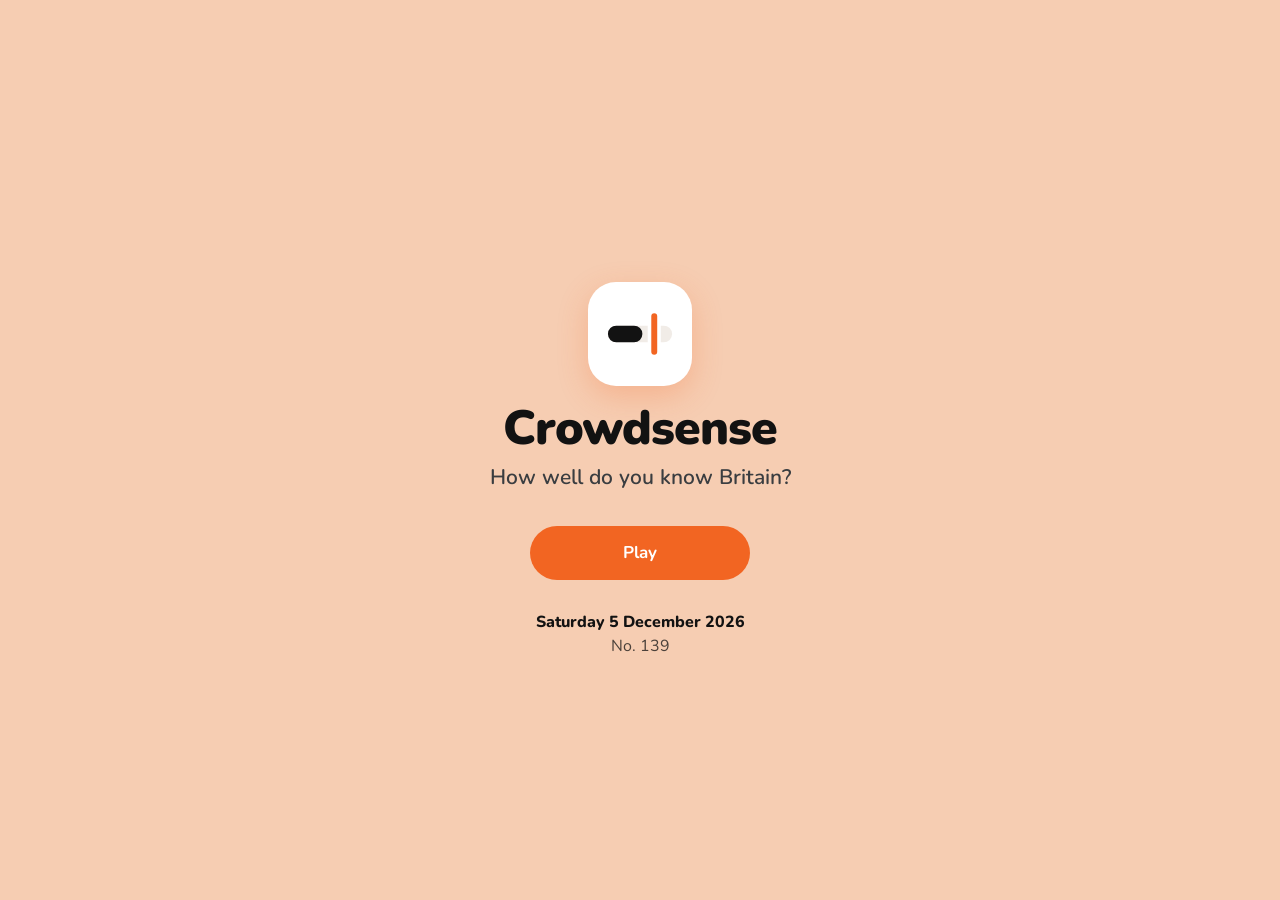
==== index.html @ 296d1c8c "Crowd chart tooltips add the real count once a day passes 500 players Up to 500 players a bar's tool" ====
<!DOCTYPE html>
<html lang="en">
<head>
  <meta charset="UTF-8" />
  <meta name="viewport" content="width=device-width, initial-scale=1" />
  <title>Crowdsense — how well do you know the British public?</title>
  <!-- No og:image / description tags: shared links deliberately show no
       preview card (no thumbnail, no description) — just the plain link. -->
  <meta property="og:title" content="Crowdsense" />
  <meta property="og:type" content="website" />
  <meta property="og:url" content="https://crowdsense.uk/" />

  <link rel="icon" href="data:image/svg+xml,%3Csvg xmlns='http://www.w3.org/2000/svg' viewBox='0 0 64 64'%3E%3Crect width='64' height='64' fill='white'/%3E%3Crect x='10' y='29' width='44' height='6' rx='3' fill='%23121212'/%3E%3Crect x='40' y='21.5' width='5' height='21' rx='2.5' fill='%23F26522'/%3E%3C/svg%3E" />
  <meta name="theme-color" content="#f26522" />
  <link rel="manifest" href="manifest.webmanifest" />
  <link rel="apple-touch-icon" href="apple-touch-icon.png" />

  <link rel="preconnect" href="https://fonts.googleapis.com" />
  <link rel="preconnect" href="https://fonts.gstatic.com" crossorigin />
  <link href="https://fonts.googleapis.com/css2?family=Libre+Franklin:wght@300;400;500;700&display=swap" rel="stylesheet" />

  <style>
    :root{
      /* NYT Games language: white paper, near-black ink, hairline greys.
         PF orange stays as the single accent, on interactive elements only. */
      --bg:#ffffff;
      --card:#ffffff;
      --ink:#121212;
      --muted:#787c7e;
      --line:#d3d6da;
      --hairline:#e3e5e8;
      --accent:#f26522;
      --accent-deep:#d5541a;
      --accent-soft:#fdeee4;
      /* heat scale — muted, editorial tones; one saturation family */
      --cold:#c26d5c;   /* terracotta — Out of touch */
      --cool:#d98e54;   /* soft apricot — Warm-ish */
      --warm:#c4ad62;   /* sand — In the mix */
      --hot:#7a9e7e;    /* sage — On the scent */
      --win:#2eb04c;    /* bright green — On the pulse */
      --win-grad:var(--win);
      --win-soft:#e9f6ec;
      --radius:4px;
      --display:"Libre Franklin", "Helvetica Neue", Helvetica, Arial, sans-serif;
      --sans:"Libre Franklin", ui-sans-serif, system-ui, -apple-system, "Segoe UI", Roboto, Helvetica, Arial, sans-serif;
    }
    *{ box-sizing:border-box }
    html,body{ height:100% }
    body{
      margin:0;
      font-family:var(--sans);
      background:var(--bg);
      color:var(--ink);
      display:flex; flex-direction:column; align-items:center;
      min-height:100vh;
      padding:0 0 40px;
    }
    .hidden{ display:none !important }
    button{ font-family:inherit }

    /* ---------- Header ---------- */
    .sitebar{
      width:min(560px,94vw);
      display:flex; align-items:center; justify-content:space-between;
      padding:16px 4px 10px;
      position:relative;
    }
    /* ---------- One-off tour ---------- */
    .tour{ position:fixed; inset:0; z-index:60; cursor:pointer }
    /* the spotlight: a ring over the target, dimming everything else via a
       very large box-shadow spread */
    .tour-spot{
      position:fixed; border-radius:10px;
      border:2px solid var(--accent);
      box-shadow:0 0 0 9999px rgba(18,18,18,.6);
      transition:top .25s ease, left .25s ease, width .25s ease, height .25s ease;
      pointer-events:none;
    }
    .tour-card{
      position:fixed; width:min(280px,80vw);
      background:#fff; border-radius:8px; padding:14px 16px 12px;
      box-shadow:0 8px 30px rgba(0,0,0,.22);
      pointer-events:none;
    }
    .tour-text{ margin:0 0 10px; font-size:14px; line-height:1.5; color:var(--ink) }
    .tour-text b{ font-weight:700 }
    .tour-foot{ display:flex; align-items:center; justify-content:flex-end }
    .tour-next{
      border:none; border-radius:4px; padding:7px 14px;
      font-size:13px; font-weight:500; cursor:pointer;
      background:var(--accent); color:#fff;
      pointer-events:auto;
    }
    .tour-next:hover{ background:var(--accent-deep) }
    .brand{
      font-family:var(--display);
      font-weight:500; font-size:17px; letter-spacing:.14em;
      text-transform:uppercase;
      color:var(--ink);
      line-height:1.1;
    }
    .brand .dot{ color:var(--accent) }
    /* mirrors the OG card's sub line: letter-spaced uppercase muted grey */
    .tagline{
      font-size:9.5px; font-weight:500;
      letter-spacing:.14em; text-transform:uppercase;
      color:var(--muted);
      margin-top:3px;
    }
    .iconbtns{ display:flex; gap:6px }
    .iconbtn{
      width:38px; height:38px; border-radius:8px;
      border:1px solid var(--line); background:#fff;
      cursor:pointer; color:var(--accent);
      display:grid; place-items:center;
      transition:color .15s ease, background .15s ease, border-color .15s ease, transform .05s ease;
    }
    .iconbtn svg{ display:block }
    .iconbtn:hover{ color:var(--accent-deep); border-color:var(--accent); background:var(--accent-soft) }
    .iconbtn:active{ transform:translateY(1px) }
    .iconbtn:focus-visible{ outline:3px solid rgba(242,101,34,.35); outline-offset:2px }

    /* ---------- Card ---------- */
    .app{ width:min(560px,94vw) }
    .card{
      background:var(--card);
      padding:14px 2px 8px;
    }
    .datebar{
      display:flex; align-items:center; justify-content:center; gap:8px;
      color:var(--muted); font-size:12px; letter-spacing:.06em; margin-bottom:16px;
      font-variant-numeric:tabular-nums;
    }
    .streak{ font-weight:500; color:var(--muted) }

    .question{
      font-family:var(--display);
      font-weight:400; letter-spacing:.005em;
      font-size:clamp(18px, 4.3vw, 22px);
      line-height:1.5;
      color:var(--ink);
      text-align:center;
      max-width:36ch;
      margin:0 auto 26px;
      text-wrap:balance;
    }

    /* ---------- Input row ---------- */
    .guessrow{ display:flex; gap:10px; align-items:stretch; }
    .pctwrap{
      position:relative; flex:0 0 108px;
    }
    .pctwrap input{
      width:100%; height:100%;
      font-size:22px; font-weight:800; font-variant-numeric:tabular-nums;
      text-align:center;
      padding:10px 26px 10px 10px;
      border-radius:4px; border:1px solid var(--line); background:#fff; color:var(--ink);
      outline:none;
      transition:border-color .15s ease, box-shadow .15s ease;
    }
    .pctwrap input:focus{ border-color:var(--accent); box-shadow:0 0 0 4px rgba(242,101,34,.14) }
    .pctwrap .pct{
      position:absolute; right:10px; top:50%; transform:translateY(-50%);
      color:var(--muted); font-weight:700; font-size:15px; pointer-events:none;
    }
    /* hide number spinners */
    .pctwrap input::-webkit-outer-spin-button,
    .pctwrap input::-webkit-inner-spin-button{ -webkit-appearance:none; margin:0 }
    .pctwrap input[type=number]{ -moz-appearance:textfield; appearance:textfield }

    .sliderwrap{ flex:1; display:flex; align-items:center; padding:0 2px }
    input[type=range]{
      width:100%; -webkit-appearance:none; appearance:none;
      height:4px; border-radius:999px;
      background:var(--hairline);
      outline:none;
    }
    input[type=range]::-webkit-slider-thumb{
      -webkit-appearance:none; appearance:none;
      width:24px; height:24px; border-radius:50%;
      background:#fff; border:3px solid var(--accent);
      box-shadow:0 2px 6px rgba(0,0,0,.15); cursor:pointer;
    }
    input[type=range]::-moz-range-thumb{
      width:20px; height:20px; border-radius:50%;
      background:#fff; border:3px solid var(--accent);
      box-shadow:0 2px 6px rgba(0,0,0,.15); cursor:pointer;
    }
    input[type=range]:focus-visible{ outline:3px solid rgba(242,101,34,.35); outline-offset:4px }

    .submitbtn{
      flex:0 0 auto;
      border:none; border-radius:4px; padding:12px 14px;
      font-size:15px; font-weight:500; letter-spacing:.02em; cursor:pointer;
      background:transparent; color:var(--accent-deep);
      transition:color .15s ease, transform .05s ease;
    }
    .submitbtn:hover{ color:var(--ink) }
    .submitbtn:active{ transform:translateY(1px) }
    .submitbtn:disabled{ color:var(--line); cursor:default }
    .submitbtn:focus-visible{ outline:3px solid rgba(242,101,34,.35); outline-offset:2px }

    .guessesleft{
      display:flex; gap:6px; justify-content:center; margin:12px 0 4px;
    }
    .gdot{
      width:9px; height:9px; border-radius:2px;
      background:var(--line);
      transition:background .2s ease, transform .2s ease;
    }
    .gdot.used{ background:var(--accent); }
    .gdot.lost{ background:#d4d4d4 }

    /* ---------- The squeeze track ---------- */
    .trackblock{ margin:18px 0 6px }
    .track{
      position:relative; height:26px; border-radius:4px;
      background:var(--line);
      overflow:hidden;
    }
    .track-window{
      position:absolute; top:0; bottom:0;
      background:#eef0f2;
      transition:left .5s cubic-bezier(.2,.8,.2,1), width .5s cubic-bezier(.2,.8,.2,1);
    }
    .tick{
      position:absolute; top:0; bottom:0; width:2px;
      background:var(--muted); opacity:.75;
      transform:translateX(-1px);
    }
    .tick::after{
      content:attr(data-v);
      position:absolute; top:2px; left:4px;
      font-size:10px; font-weight:700; color:var(--muted);
      font-variant-numeric:tabular-nums;
    }
    .answer-marker{
      position:absolute; top:0; bottom:0; width:2px;
      background:var(--ink);
      transform:translateX(-1px);
      left:0%;
      transition:left 1.2s cubic-bezier(.2,.85,.25,1);
    }
    .answer-marker::after{
      content:attr(data-v);
      position:absolute; bottom:4px; left:5px;
      font-size:11px; font-weight:500; color:var(--ink);
      font-variant-numeric:tabular-nums;
    }
    .scale{
      display:flex; justify-content:space-between;
      color:var(--muted); font-size:11px; letter-spacing:.04em; margin-top:5px; padding:0 2px;
      font-variant-numeric:tabular-nums;
    }

    /* ---------- Guess ledger ---------- */
    .ledger{ display:flex; flex-direction:column; margin:16px auto 4px; max-width:220px }
    .lrow{
      display:flex; align-items:center; gap:14px;
      padding:6px 2px;
      animation:popin .22s cubic-bezier(.2,.9,.35,1.2);
      font-variant-numeric:tabular-nums;
    }
    @keyframes rowin{ from{ opacity:0; transform:translateY(-4px) } to{ opacity:1; transform:none } }
    @keyframes popin{
      from{ opacity:0; transform:scale(.92) }
      60%{ opacity:1; transform:scale(1.02) }
      to{ opacity:1; transform:scale(1) }
    }
    .lnum{ color:var(--muted); font-size:12px; width:14px; text-align:center }
    .lval{ font-weight:500; font-size:17px; width:44px; text-align:center }
    .ldir{ font-size:15px; color:var(--muted); flex:1; text-align:center }
    .hdot{
      width:8px; height:8px; border-radius:50%; display:inline-block;
      margin-left:auto;
    }
    .hdot.cold{ background:var(--cold) }
    .hdot.cool{ background:var(--cool) }
    .hdot.warm{ background:var(--warm) }
    .hdot.hot{ background:var(--hot) }
    .hdot.target{ background:var(--win-grad) }
    /* chips remain for the how-to modal legend only */
    .chip{
      font-size:12px; font-weight:500; letter-spacing:.3px;
      padding:3px 9px; border-radius:4px; color:#fff;
    }
    .chip.cold{ background:var(--cold) }
    .chip.cool{ background:var(--cool) }
    .chip.warm{ background:var(--warm) }
    .chip.hot{ background:var(--hot) }
    .chip.target{ background:var(--win-grad) }

    /* ---------- Reveal panel ---------- */
    .reveal{
      margin-top:14px; border-top:1px solid var(--hairline); padding-top:16px;
      text-align:center;
      animation:rowin .4s ease;
    }
    /* Pointless-style reveal: while the bar fills, hold everything else back */
    .reveal > *{ transition:opacity .45s ease }
    /* during the count-up only the bar is live — except the tally and the
       running score, which stay put so they don't blink out between parts */
    .reveal.staging > :not(.revealbar-wrap):not(.rounds):not(.runavg){ opacity:0; pointer-events:none }

    .revealbar-wrap{ margin:6px 0 18px; position:relative; padding-top:20px }
    /* when the answer stands above the bar on its stem, the wrap opens up
       to make room for it; ordinary days keep the tighter spacing */
    .revealbar-wrap.tagged{ margin:2px 0 18px; padding-top:52px }
    .revealbar{
      position:relative; height:14px; border-radius:4px;
      background:var(--hairline);
      overflow:hidden;
    }
    .revealfill{
      position:absolute; left:0; top:0; bottom:0; width:0;
      background:var(--ink);
    }
    /* your guess: hidden until the fill reaches it (or the fill stops short) */
    .youmark{
      position:absolute; top:0; bottom:0; width:2px;
      background:var(--accent);
      transform:translateX(-1px);
      opacity:0; transition:opacity .25s ease;
    }
    .youlabel{
      position:absolute; top:0;
      transform:translateX(-50%);
      font-size:12px; font-weight:500; color:var(--accent-deep);
      font-variant-numeric:tabular-nums;
      opacity:0; transition:opacity .25s ease;
      pointer-events:none;
    }
    .youmark.on, .youlabel.on{ opacity:1 }
    /* the answer stands above the bar on a short stem, using the
       empty space there. Orange marks it as the answer; your own guess keeps
       the colour of how close it was. */
    .revealtag{
      position:absolute; top:22px; transform:translateX(-50%);
      /* column-reverse so the stem is the lower element, running down to the
         bar, with the figure sitting on top of it */
      display:flex; flex-direction:column-reverse; align-items:center; gap:2px;
      white-space:nowrap; pointer-events:none;
    }
    .rt-line{ display:block; width:1px; height:8px; background:var(--accent) }
    .rt-num{
      font-family:var(--display);
      font-size:17px; font-weight:700; letter-spacing:.01em; line-height:1.2;
      color:var(--accent); font-variant-numeric:tabular-nums;
    }
    /* the guess mark takes the colour of how close it was, on the big bar and
       on each group's kept bar alike */
    .youmark.t-target{ background:var(--win) }
    .youmark.t-hot{    background:var(--hot) }
    .youmark.t-warm{   background:var(--warm) }
    .youmark.t-cool{   background:var(--cool) }
    .youmark.t-cold{   background:var(--cold) }
    .youlabel.t-target{ color:var(--win) }
    .youlabel.t-hot{    color:var(--hot) }
    .youlabel.t-warm{   color:#9a8434 }
    .youlabel.t-cool{   color:var(--cool) }
    .youlabel.t-cold{   color:var(--cold) }
    /*  multi-part day — the running tally.
       One cell per part, laid out in a row: the category name, with a
       coloured box beneath it carrying the score for that part. */
    .rounds{ display:flex; gap:8px; margin:20px 0 18px }
    .rcell{
      flex:1 1 0; min-width:0;
      display:flex; flex-direction:column; align-items:center; gap:6px;
    }
    /* Category and its figure, stacked: at four cells across a phone there is
       no room to set them on one line without truncating. Every cell reserves
       both lines so the boxes below stay level. */
    .rlabel{
      display:flex; flex-direction:column; align-items:center; justify-content:flex-end;
      gap:1px; min-height:2.9em; max-width:100%; text-align:center;
    }
    .rcat{
      font-size:11.5px; color:var(--muted); letter-spacing:.02em; line-height:1.2;
      white-space:nowrap; overflow:hidden; text-overflow:ellipsis; max-width:100%;
    }
    .rlabel b{
      font-size:14px; color:var(--ink); font-weight:700; line-height:1.2;
      font-variant-numeric:tabular-nums;
    }
    .rchip{
      width:100%; text-align:center; border-radius:4px;
      padding:8px 2px; font-size:13px; font-weight:600; color:#fff;
      font-variant-numeric:tabular-nums;
      min-height:34px; display:flex; align-items:center; justify-content:center;
    }
    .rchip.target{ background:var(--win) }
    .rchip.hot{ background:var(--hot) }
    .rchip.warm{ background:var(--warm) }
    .rchip.cool{ background:var(--cool) }
    .rchip.cold{ background:var(--cold) }
    /* parts not yet asked: keeps the row from jumping as it fills, and
       gives nothing away about what is coming */
    .rchip.pending{ background:var(--hairline) }
    /* a miniature of the reveal bar under each box: fill to the figure, a
       mark where you guessed. Empty cells keep theirs blank so the row is level. */
    .rbar{
      position:relative; width:100%; height:5px; margin-top:6px;
      border-radius:3px; background:var(--hairline); overflow:hidden;
    }
    .rfill{ position:absolute; left:0; top:0; bottom:0; background:var(--ink) }
    .rmark{ position:absolute; top:0; bottom:0; width:2px; transform:translateX(-1px) }
    .rmark.t-target{ background:var(--win) }
    .rmark.t-hot{    background:var(--hot) }
    .rmark.t-warm{   background:var(--warm) }
    .rmark.t-cool{   background:var(--cool) }
    .rmark.t-cold{   background:var(--cold) }
    /* the running Crowdsense score across the parts answered so far */
    .runavg{
      margin:18px 0 0; text-align:center;
      font-size:11.5px; letter-spacing:.1em; text-transform:uppercase; color:var(--muted);
    }
    .runavg b{
      font-size:16px; font-weight:700; letter-spacing:0; margin-left:7px;
      font-variant-numeric:tabular-nums; color:var(--ink);
    }
    .runavg b.target{ color:var(--win) }
    .runavg b.hot{ color:var(--hot) }
    .runavg b.warm{ color:#9a8434 }
    .runavg b.cool{ color:var(--cool) }
    .runavg b.cold{ color:var(--cold) }
    /* once every part is in, the running line becomes the day's result */
    .runavg.dayscore{
      font-size:18px; letter-spacing:0; text-transform:none;
      color:var(--ink); font-family:var(--display); font-weight:500;
      margin-top:6px;
    }
    /* the day's score is the headline of the result, so the figure itself is
       set much larger than the words either side of it */
    .runavg.dayscore b{
      font-size:34px; line-height:1; margin-left:6px; margin-right:4px;
      font-family:var(--display);
    }
    .runavg.dayscore .ra-cat{ white-space:nowrap }

    /* A guess dead on the figure showers the screen with bullseyes, over a
       ring burst breaking out from the number. Built in JS, removed when it
       finishes — nothing of it sits in the page the rest of the time. */
    .bullseye{ position:fixed; inset:0; z-index:70; pointer-events:none; overflow:hidden }
    .bullseye .bmark{ position:absolute; transform:translate(-50%,-50%) }
    .bullseye .bmark i{
      position:absolute; top:50%; left:50%; width:30px; height:30px;
      margin:-15px 0 0 -15px; border-radius:50%;
      border:1.5px solid var(--win); opacity:0;
      animation:bullRing .85s cubic-bezier(.2,.7,.3,1) forwards;
    }
    .bullseye .bmark i:nth-child(2){ animation-delay:.1s }
    .bullseye .bmark i:nth-child(3){ animation-delay:.2s }
    .bullseye b{
      position:absolute; top:-10%; line-height:1; opacity:0;
      animation-name:bullFall; animation-timing-function:cubic-bezier(.25,.5,.5,1);
      animation-fill-mode:forwards;
    }
    @keyframes bullRing{
      0%   { transform:scale(.5); opacity:0 }
      18%  { opacity:.55 }
      100% { transform:scale(6); opacity:0 }
    }
    @keyframes bullFall{
      0%   { transform:translateY(0) rotate(0deg) scale(.7); opacity:0 }
      12%  { opacity:1; transform:translateY(6vh) rotate(calc(var(--spin) * .1)) scale(1) }
      85%  { opacity:1 }
      100% { transform:translateY(118vh) rotate(var(--spin)); opacity:0 }
    }
    /* someone who has asked for less motion gets a few marks, held still */
    @media (prefers-reduced-motion: reduce){
      .bullseye .bmark{ display:none }
      .bullseye b:nth-of-type(n+6){ display:none }
      .bullseye b{
        top:auto; animation:bullHold 1.1s ease forwards; animation-delay:0s !important;
      }
      @keyframes bullHold{ 0%,70%{ opacity:1 } 100%{ opacity:0 } }
    }
    /* on a multi-part day the source sits at the foot of the page instead */
    .source-bottom{ margin:0 0 14px; text-align:center }
    .verdict{
      font-family:var(--display); font-weight:500;
      font-size:16px; letter-spacing:.01em;
      margin:0;
      color:var(--ink);
    }
    .verdict.win{ color:var(--ink) }
    .verdict.loss{ color:var(--ink) }
    .bignum{
      font-family:var(--display); font-weight:300;
      font-size:clamp(72px, 24vw, 110px);
      line-height:1; margin:8px 0 14px;
      color:var(--ink);
      font-variant-numeric:tabular-nums;
    }
    .source-note{ color:var(--muted); font-size:11px; letter-spacing:.04em; margin:0 0 18px }
    .sharebtn{
      border:none; border-radius:4px; padding:13px 32px;
      font-size:15px; font-weight:500; letter-spacing:.02em; cursor:pointer;
      background:var(--accent); color:#fff;
      transition:background .15s ease, transform .05s ease;
    }
    .sharebtn:hover{ background:var(--accent-deep) }
    .sharebtn:active{ transform:translateY(1px) }

    /* ---------- Practice mode ---------- */
    .practicebar{
      display:flex; align-items:center; justify-content:space-between; gap:10px;
      border-bottom:1px solid var(--hairline);
      padding:0 2px 10px; margin-bottom:14px;
      font-size:11.5px; letter-spacing:.1em; text-transform:uppercase;
      color:var(--muted);
    }
    .practicebar button{
      border:none; background:transparent; color:var(--accent-deep); font-weight:500;
      font-size:12px; padding:2px 2px; cursor:pointer;
      white-space:nowrap; letter-spacing:.04em;
    }
    .practicebar button:hover{ color:var(--ink) }

    /* ---------- Crowd histogram ---------- */
    .crowd{
      margin:2px auto 18px; max-width:340px;
      text-align:center;
    }
    .crowdhead{
      font-size:11.5px; letter-spacing:.14em; text-transform:uppercase;
      color:var(--muted); margin:10px 0 0;
    }
    .crowdhead b{ font-weight:500; color:var(--ink) }
    .histo{
      display:flex; align-items:flex-end; gap:2px; height:56px;
    }
    .hbar{
      flex:1; background:#eef0f2; border-radius:2px 2px 0 0; min-height:2px;
      transition:height .4s ease;
    }
    .hbar.you{ background:var(--accent) }
    .hbar.truth{ background:var(--ink) }
    .hbar.you.truth{ background:linear-gradient(180deg, var(--accent) 0 50%, var(--ink) 50% 100%) }

    /* ---------- Archive calendar ---------- */
    .calhead{
      display:flex; align-items:center; justify-content:space-between;
      margin-bottom:10px;
    }
    .callabel{ font-size:13.5px; font-weight:500; letter-spacing:.04em }
    .calnav{
      width:34px; height:34px; flex:0 0 34px;
      display:grid; place-items:center;
      border:1px solid var(--line); border-radius:8px; background:#fff;
      cursor:pointer; color:var(--accent);
      line-height:0; padding:0;
      font-family:inherit;
      transition:color .15s ease, background .15s ease, border-color .15s ease;
    }
    .calnav svg{ display:block }
    .calnav:hover:not(:disabled){ color:var(--accent-deep); border-color:var(--accent); background:var(--accent-soft) }
    .calnav:active:not(:disabled){ transform:translateY(1px) }
    .calnav:focus-visible{ outline:3px solid rgba(242,101,34,.35); outline-offset:2px }
    .calnav:disabled{ color:var(--line); border-color:var(--hairline); cursor:default }
    .calgrid{
      display:grid; grid-template-columns:repeat(7,1fr); gap:4px;
      text-align:center;
    }
    .calwd{
      font-size:10.5px; color:var(--muted); letter-spacing:.08em;
      padding:4px 0 6px;
    }
    .cal-day{
      position:relative; aspect-ratio:1;
      border:none; border-radius:4px; background:transparent;
      font-family:inherit; font-size:13.5px; font-variant-numeric:tabular-nums;
      color:var(--ink);
      display:flex; align-items:center; justify-content:center;
    }
    .cal-day.avail{
      background:#fafafa; cursor:pointer;
      color:var(--accent-deep); font-weight:500;
      transition:background .15s ease;
    }
    .cal-day.avail:hover{ background:var(--accent-soft) }
    .cal-day.off{ color:var(--line) }
    .cal-day.today{
      color:var(--accent-deep); font-weight:500; cursor:pointer;
      outline:1px solid var(--hairline);
      transition:background .15s ease;
    }
    .cal-day.today:hover{ background:var(--accent-soft) }
    .cal-day.done::after{
      content:""; position:absolute; bottom:5px; left:50%;
      transform:translateX(-50%);
      width:4px; height:4px; border-radius:50%;
      background:var(--ink);
    }
    .archive-empty{ color:var(--muted); font-size:13.5px; text-align:center; padding:10px 0 }

    /* ---------- Toast ---------- */
    .toast{
      position:fixed; left:50%; top:18px; transform:translate(-50%,-8px);
      background:var(--ink); color:#fff; font-size:14px; font-weight:600;
      padding:10px 16px; border-radius:4px;
      opacity:0; pointer-events:none; z-index:80;
      transition:opacity .18s ease, transform .18s ease;
      max-width:90vw; text-align:center;
    }
    .toast.show{ opacity:1; transform:translate(-50%,0) }

    @keyframes shake{
      0%,100%{ transform:translateX(0) } 20%{ transform:translateX(-5px) }
      40%{ transform:translateX(5px) } 60%{ transform:translateX(-3px) } 80%{ transform:translateX(3px) }
    }
    .shake{ animation:shake .4s ease }

    /* ---------- Email ---------- */
    .subscribe{
      margin-top:22px; padding-top:16px;
      border-top:1px solid var(--hairline);
      text-align:center;
    }
    .subhead{ font-size:13px; color:var(--muted); margin:0 0 6px }
    .below{
      width:min(560px,94vw); margin-top:35px; padding-top:18px;
      border-top:1px solid var(--hairline);
      text-align:center;
    }
    .email-form{ display:flex; gap:8px; justify-content:center; flex-wrap:wrap; align-items:center }
    .email-ico{ display:flex; align-items:center; color:var(--accent) }
    .email-form input[type=email]{
      min-width:220px; border:none; border-bottom:1px solid var(--line); border-radius:0;
      padding:9px 2px; font-size:14px; outline:none; background:transparent; color:var(--ink);
      transition:border-color .15s ease;
    }
    .email-form input[type=email]:focus{ border-color:var(--ink) }
    .email-btn{
      border:none; border-radius:4px; padding:9px 6px;
      font-size:13px; font-weight:500; letter-spacing:.04em; cursor:pointer;
      background:transparent; color:var(--accent);
      transition:color .15s ease;
    }
    .email-btn:hover{ color:var(--accent-deep) }
    .email-msg{ font-size:12px; color:var(--muted); width:100%; margin-top:4px }
    .privacy{ margin:14px 0 0 }
    .linkbtn{
      border:none; background:transparent; cursor:pointer;
      color:var(--muted); font-size:11px; letter-spacing:.14em; text-transform:uppercase;
      padding:4px; font-family:inherit;
    }
    .linkbtn:hover{ color:var(--ink) }

    /* ---------- Modals ---------- */
    .modal-root{ position:fixed; inset:0; z-index:60 }
    .modal-backdrop{ position:absolute; inset:0; background:rgba(28,25,23,.45) }
    .modal-card{
      position:absolute; left:50%; top:50%; transform:translate(-50%,-50%);
      width:min(440px,92vw); max-height:86vh; overflow:auto;
      background:#fff; border:1px solid var(--line); border-radius:4px;
      box-shadow:0 25px 60px rgba(0,0,0,.25); padding:22px;
    }
    .modal-title{ font-family:var(--display); font-weight:700; font-size:20px; margin:0 0 10px }
    .modal-body{ color:#3f3a34; font-size:14.5px; line-height:1.55 }
    .modal-body p{ margin:0 0 10px }
    .modal-close{
      position:absolute; top:12px; right:12px;
      width:32px; height:32px; border-radius:4px;
      border:1px solid var(--line); background:#fff; cursor:pointer; color:#4b4f52; font-size:15px;
    }
    .modal-close:hover{ color:var(--ink); border-color:var(--muted) }
    .legend{ display:flex; flex-direction:column; gap:6px; margin-top:8px }
    .legend .lg{ display:flex; align-items:center; gap:12px; font-size:13.5px }
    .legend .chip{ flex:0 0 132px; text-align:center }

    /* Stats */
    .statgrid{ display:grid; grid-template-columns:repeat(4,1fr); gap:6px; margin:6px 0 16px; text-align:center }
    .stat .v{ font-family:var(--display); font-weight:700; font-size:26px; font-variant-numeric:tabular-nums }
    .stat .v.target{ color:var(--win) }
    .stat .v.hot{ color:var(--hot) }
    .stat .v.warm{ color:var(--warm) }
    .stat .v.cool{ color:var(--cool) }
    .stat .v.cold{ color:var(--cold) }
    .stat .l{ color:var(--muted); font-size:10.5px; text-transform:uppercase; letter-spacing:.6px }
    .disthead{ font-size:12px; font-weight:800; color:var(--muted); text-transform:uppercase; letter-spacing:.6px; margin-bottom:8px }
    .distrow{ display:flex; align-items:center; gap:8px; margin-bottom:5px; font-size:12.5px; font-variant-numeric:tabular-nums }
    .distrow .g{ flex:0 0 112px; color:var(--muted); font-weight:700 }
    /* bars scale within a shared track so widths stay proportional */
    .distwrap{ flex:1; min-width:0 }
    .distbar{
      background:var(--muted); color:#fff; font-weight:700;
      border-radius:2px; padding:2px 7px; min-width:20px; text-align:right;
      transition:width .4s ease;
    }
    .distbar.target{ background:var(--win-grad) }
    .distbar.hot{ background:var(--hot) }
    .distbar.warm{ background:var(--warm) }
    .distbar.cool{ background:var(--cool) }
    .distbar.cold{ background:var(--cold) }
    .distbar.zero{ background:var(--hairline); color:var(--muted) }
    .firsterr{ margin-top:12px; font-size:13.5px; color:var(--ink); border-top:1px solid var(--hairline); padding-top:12px }
    .firsterr b{ font-weight:700 }

    @media (prefers-reduced-motion: reduce){
      *{ animation:none !important; transition:none !important }
    }

    @media (max-width:420px){
      .guessrow{ flex-wrap:wrap }
      .pctwrap{ flex:1 1 40% }
      .submitbtn{ flex:1 1 100%; order:3 }
      .sliderwrap{ flex:1 1 100%; order:2; padding:6px 4px 0 }
    }
  </style>
  <!--LOOK-->
  <script>
    // From Fri 9 Oct 2026 (London time) the game wears the "Cards" design
    // (look C from the sandbox): data-look="c" on <html>, its font and
    // look.css here so nothing paints in the old design first, and look.js
    // after the game scripts. Before 9 Oct, none of it. A page left open
    // over midnight reloads itself, so it switches over then too.
    // tools/build-sandbox.js swaps this block for one that honours ?day=.
    (function(){
      var LOOK_FROM = "2026-10-09", today = "";
      try{
        var o = {};
        new Intl.DateTimeFormat("en-GB", { timeZone: "Europe/London", year: "numeric", month: "2-digit", day: "2-digit" })
          .formatToParts(new Date()).forEach(function(x){ o[x.type] = x.value; });
        today = o.year + "-" + o.month + "-" + o.day;
      }catch(_){ today = new Date().toISOString().slice(0, 10); }
      if (today >= LOOK_FROM){
        document.documentElement.setAttribute("data-look", "c");
        document.write('<link href="https://fonts.googleapis.com/css2?family=Nunito:wght@500;600;700;800;900&display=swap" rel="stylesheet" />' +
          '<link rel="stylesheet" href="look.css?v=154" />');
      }
    })();
  </script>
  <!--/LOOK-->
</head>
<body>

  <header class="sitebar">
    <div>
      <div class="brand">Crowdsense<span class="dot">.</span></div>
      <div class="tagline">The daily poll guessing game</div>
    </div>
    <div class="iconbtns">
      <button id="statsBtn" class="iconbtn" title="Your stats" aria-label="Your stats">
        <svg viewBox="0 0 24 24" width="19" height="19" fill="none" stroke="currentColor" stroke-width="2" stroke-linecap="round" stroke-linejoin="round" aria-hidden="true">
          <path d="M4 6h13M4 12h9M4 18h15"/>
        </svg>
      </button>
      <button id="archiveBtn" class="iconbtn" title="Previous questions" aria-label="Previous questions">
        <svg viewBox="0 0 24 24" width="19" height="19" fill="none" stroke="currentColor" stroke-width="2" stroke-linecap="round" stroke-linejoin="round" aria-hidden="true">
          <rect x="3" y="4" width="18" height="17" rx="2"/><path d="M3 9h18M8 2v4M16 2v4"/>
        </svg>
      </button>
      <button id="helpBtn" class="iconbtn" title="How to play" aria-label="How to play">
        <svg viewBox="0 0 24 24" width="19" height="19" fill="none" stroke="currentColor" stroke-width="2" stroke-linecap="round" stroke-linejoin="round" aria-hidden="true">
          <circle cx="12" cy="12" r="9"/><path d="M9.2 9.3a2.8 2.8 0 1 1 3.7 2.7c-.7.3-1 .8-1 1.6v.4"/><circle cx="12" cy="17" r="0.4" fill="currentColor" stroke="none"/>
        </svg>
      </button>
    </div>
  </header>

  <!-- One-off click-through tour, shown after a player's first finished game -->
  <div id="tour" class="tour hidden" role="dialog" aria-modal="true" aria-labelledby="tourText">
    <div class="tour-spot" id="tourSpot"></div>
    <div class="tour-card" id="tourCard">
      <p class="tour-text" id="tourText"></p>
      <div class="tour-foot">
        <button type="button" class="tour-next" id="tourNext">Next</button>
      </div>
    </div>
  </div>

  <main class="app">
    <div class="card" id="card">
      <div class="practicebar hidden" id="practiceBar">
        <span id="practiceLabel"></span>
        <button id="backToday" type="button">Today →</button>
      </div>
      <div class="datebar">
        <span id="puzzleNo"></span>
        <span>·</span>
        <span id="dailyDate"></span>
        <span id="streakBadge" class="streak hidden"></span>
      </div>

      <h1 class="question" id="questionText">Loading today's question…</h1>

      <div class="guessrow" id="guessRow">
        <div class="pctwrap">
          <input id="guessInput" type="number" inputmode="numeric" min="0" max="100" step="1" value="50" aria-label="Your guess, percent" />
          <span class="pct">%</span>
        </div>
        <div class="sliderwrap">
          <input id="guessSlider" type="range" min="0" max="100" step="1" value="50" aria-label="Your guess slider" />
        </div>
        <button id="guessBtn" class="submitbtn" type="button">Lock in</button>
      </div>

      <div class="guessesleft" id="guessDots" aria-label="Guesses used"></div>

      <div class="trackblock">
        <div class="track" id="track">
          <div class="track-window" id="trackWindow"></div>
          <div class="answer-marker hidden" id="answerMarker"></div>
        </div>
        <div class="scale"><span>0</span><span>50</span><span>100</span></div>
      </div>

      <div class="ledger" id="ledger"></div>

      <div class="reveal hidden" id="reveal">
        <div class="revealbar-wrap" id="revealBarWrap">
          <span class="youlabel" id="youLabel" title="Your guess"></span>
          <div class="revealbar">
            <div class="revealfill" id="revealFill"></div>
            <div class="youmark" id="youMarker" title="Your guess"></div>
          </div>
          <!-- the figure rides the end of the fill on a short stem -->
          <span class="revealtag hidden" id="revealTag" aria-hidden="true">
            <i class="rt-line"></i><b class="rt-num"></b>
          </span>
          <div class="scale"><span>0</span><span>50</span><span>100</span></div>
        </div>
        <p class="verdict" id="verdict"></p>
        <div class="bignum" id="bigAnswer"></div>
        <p class="source-note" id="sourceNote"></p>

        <!-- multi-part days: the running Crowdsense score, then a cell per part -->
        <p class="runavg hidden" id="runAvg" aria-live="polite"></p>
        <div class="rounds hidden" id="roundList"></div>

        <!-- how you did against everyone else — directly above the share button -->
        <div class="crowd hidden" id="crowdBlock">
          <div class="histo" id="histo" aria-label="Distribution of all players' guesses"></div>
          <p class="crowdhead" id="crowdHead"></p>
        </div>

        <button id="shareBtn" class="sharebtn" type="button">Share your result</button>
      </div>
    </div>

    <div class="below">
      <!-- multi-part days put their source down here, clear of the result -->
      <p class="source-note source-bottom hidden" id="sourceBottom"></p>
      <p class="privacy"><button type="button" id="privacyBtn" class="linkbtn">Privacy</button> · <button type="button" id="contactBtn" class="linkbtn">Contact</button></p>
    </div>
  </main>

  <div id="toast" class="toast" role="status" aria-live="polite"></div>

  <!-- How to play -->
  <div id="helpModal" class="modal-root hidden" role="dialog" aria-modal="true" aria-labelledby="helpTitle">
    <div class="modal-backdrop" data-close="helpModal"></div>
    <div class="modal-card">
      <button class="modal-close" data-close="helpModal" aria-label="Close">✕</button>
      <h2 class="modal-title" id="helpTitle">How to play</h2>
      <div class="modal-body">
        <p>Each day we take one real question the British public have been polled on, and you guess what they said.</p>
        <p>Your score is simply how many percentage points you were off. You have <b>one guess</b>. How good is your crowdsense?</p>
        <div class="legend">
          <div class="lg"><span class="chip target">🎯 On the pulse</span> Within 3</div>
          <div class="lg"><span class="chip hot">On the scent</span> Within 10</div>
          <div class="lg"><span class="chip warm">In the mix</span> Within 15</div>
          <div class="lg"><span class="chip cool">Warm-ish</span> Less than 25 away</div>
          <div class="lg"><span class="chip cold">Out of touch</span> 25 or more away</div>
        </div>
        <p style="margin-top:12px">New question daily at midnight, GMT.</p>
        <p style="margin-top:14px">All figures from real polling of the British public; each day's source is shown with the answer.</p>
      </div>
    </div>
  </div>

  <!-- Privacy -->
  <div id="privacyModal" class="modal-root hidden" role="dialog" aria-modal="true" aria-labelledby="privacyTitle">
    <div class="modal-backdrop" data-close="privacyModal"></div>
    <div class="modal-card">
      <button class="modal-close" data-close="privacyModal" aria-label="Close">✕</button>
      <h2 class="modal-title" id="privacyTitle">Privacy</h2>
      <div class="modal-body">
        <p>We keep data collection to the minimum needed to run the game.</p>
        <p><b>Your guess.</b> When you play, the number you guess is sent to our server and pooled anonymously with everyone else's, so we can show how you compare with the crowd. It isn't linked to your name, your email, or any identifier.</p>
        <p><b>Your stats.</b> Your streak, scores and history are stored only in your own browser, never sent to us. Clearing your browser data resets them.</p>
        <p><b>Email.</b> If you subscribe, we store your address solely to send you our email of recent questions, every Thursday and Sunday. There's an unsubscribe link in every email.</p>
        <p><b>Analytics.</b> We use privacy-friendly analytics that count visits without cookies and without tracking you across sites.</p>
      </div>
    </div>
  </div>

  <!-- Contact -->
  <div id="contactModal" class="modal-root hidden" role="dialog" aria-modal="true" aria-labelledby="contactTitle">
    <div class="modal-backdrop" data-close="contactModal"></div>
    <div class="modal-card">
      <button class="modal-close" data-close="contactModal" aria-label="Close">✕</button>
      <h2 class="modal-title" id="contactTitle">Contact</h2>
      <div class="modal-body">
        <p>Get in touch at <a href="mailto:info@crowdsense.uk">info@crowdsense.uk</a></p>
      </div>
    </div>
  </div>

  <!-- Archive -->
  <div id="archiveModal" class="modal-root hidden" role="dialog" aria-modal="true" aria-labelledby="archiveTitle">
    <div class="modal-backdrop" data-close="archiveModal"></div>
    <div class="modal-card">
      <button class="modal-close" data-close="archiveModal" aria-label="Close">✕</button>
      <h2 class="modal-title" id="archiveTitle">Previous questions</h2>
      <div class="modal-body">
        <p style="margin-bottom:12px">Play any past question.</p>
        <div id="archiveList"></div>
      </div>
    </div>
  </div>

  <!-- Stats -->
  <div id="statsModal" class="modal-root hidden" role="dialog" aria-modal="true" aria-labelledby="statsTitle">
    <div class="modal-backdrop" data-close="statsModal"></div>
    <div class="modal-card">
      <button class="modal-close" data-close="statsModal" aria-label="Close">✕</button>
      <h2 class="modal-title" id="statsTitle">Your stats</h2>
      <div class="modal-body">
        <div class="statgrid">
          <div class="stat"><div class="v" id="stPlayed">0</div><div class="l">Played</div></div>
          <div class="stat"><div class="v" id="stWin">–</div><div class="l">Crowdsense</div></div>
          <div class="stat"><div class="v" id="stStreak">0</div><div class="l">Streak</div></div>
          <div class="stat"><div class="v" id="stMax">0</div><div class="l">Best</div></div>
        </div>
        <div class="disthead">Your record</div>
        <div id="distRows"></div>
        <div class="firsterr" id="firstErr"></div>
        <div class="subscribe">
          <p class="subhead">Catch up on the questions by email, every Thursday and Sunday</p>
          <form class="email-form" action="https://formspree.io/f/mgvnzepd" method="POST">
            <span class="email-ico" aria-hidden="true">
              <svg viewBox="0 0 24 24" width="18" height="18" fill="none" stroke="currentColor" stroke-width="2" stroke-linecap="round" stroke-linejoin="round"><rect x="3" y="5" width="18" height="14" rx="2"/><path d="m3 7 9 6 9-6"/></svg>
            </span>
            <input name="email" type="email" placeholder="you@email.com" required autocomplete="email" />
            <button type="submit" class="email-btn">Send it</button>
            <span class="email-msg" role="status" aria-live="polite"></span>
          </form>
        </div>
      </div>
    </div>
  </div>

  <script>
    // Stats live in this origin's localStorage, so www. and the bare domain
    // would be two separate sets of stats. Keep everyone on one origin.
    (function(){
      try{
        var h = location.hostname;
        if (h.indexOf("www.") === 0){
          location.replace(location.protocol + "//" + h.slice(4) + location.pathname + location.search + location.hash);
        }
      }catch(_){}
    })();
    // Ask the browser not to evict our storage when space runs low. Chrome and
    // Firefox honour this; Safari ignores it (see the note in app.js).
    try{
      if (navigator.storage && navigator.storage.persist && navigator.storage.persisted){
        navigator.storage.persisted().then(function(already){
          if (!already) navigator.storage.persist();
        }).catch(function(){});
      }
    }catch(_){}
  </script>

  <!--TWO-GUESS-->
  <script>
    // Wed 7 Oct 2026 (London time) was the one two-guess day: the page adds
    // the two-guess layer (points.js, menu.js, trial.js, poll.js, trial.css).
    // From Thu 8 Oct it is the one-guess game again, keeping the Menu button
    // from that trial (menu.js, nav.js). Before 7 Oct, neither. A page left
    // open over midnight reloads itself, so it switches over then too.
    // tools/build-sandbox.js strips both of these blocks; the sandbox loads
    // its own layer.
    (function(){
      var TWO_GUESS_DAY = "2026-10-07", MENU_FROM = "2026-10-08", today = "";
      try{
        var o = {};
        new Intl.DateTimeFormat("en-GB", { timeZone: "Europe/London", year: "numeric", month: "2-digit", day: "2-digit" })
          .formatToParts(new Date()).forEach(function(x){ o[x.type] = x.value; });
        today = o.year + "-" + o.month + "-" + o.day;
      }catch(_){ today = new Date().toISOString().slice(0, 10); }
      window.CS_TWO_GUESS = today === TWO_GUESS_DAY;
      window.CS_NAV_MENU = today >= MENU_FROM;
      if (window.CS_TWO_GUESS){
        var c = window.CS_CONFIG || {};
        c.MAX_GUESSES = 2;
        c.BULLSEYE = 0;
        window.CS_CONFIG = c;
        document.write('<link rel="stylesheet" href="trial.css?v=151" />');
      }
    })();
  </script>
  <!--/TWO-GUESS-->

  <script>
    // Site configuration — overrides the defaults in app.js, so you never
    // need to edit that file. See worker/README.md for the crowd layer.
    window.CS_CONFIG = Object.assign({
      ANCHOR: "2026-07-20",              // launch day — puzzle No. 1 (a taster question runs before this)
      SITE_URL: "https://crowdsense.uk/",
      CROWD_API_URL: "https://crowdsense-crowd.crowdsense-game.workers.dev"
    }, window.CS_CONFIG || {});
  </script>
  <script src="questions.js?v=188"></script>
  <script src="app.js?v=190"></script>
  <!--TWO-GUESS-SCRIPTS-->
  <script>
    if (window.CS_TWO_GUESS){
      document.write('<script src="points.js?v=151"><\/script><script src="menu.js?v=151"><\/script>' +
        '<script src="trial.js?v=151"><\/script><script src="poll.js?v=151"><\/script>');
    } else if (window.CS_NAV_MENU){
      document.write('<script src="menu.js?v=151"><\/script><script src="nav.js?v=183"><\/script>');
    }
  </script>
  <!--/TWO-GUESS-SCRIPTS-->
  <!--LOOK-SCRIPT-->
  <script src="look.js?v=183"></script>
  <!--/LOOK-SCRIPT-->
  <script>
    if ("serviceWorker" in navigator){
      window.addEventListener("load", function(){
        navigator.serviceWorker.register("sw.js", { updateViaCache: "none" }).then(function(reg){
          // re-check for a new worker whenever the tab comes back into view,
          // so cache fixes and question updates reach devices promptly
          document.addEventListener("visibilitychange", function(){
            if (document.visibilityState === "visible") reg.update().catch(function(){});
          });
        }).catch(function(){});
      });
    }
  </script>

  <!-- Analytics: GoatCounter (privacy-friendly, no cookies) -->
  <script data-goatcounter="https://wnekaj.goatcounter.com/count"
          async src="//gc.zgo.at/count.js"></script>
</body>
</html>
---- look.css ----
/* =========================================================================
   look.css — the "Cards" design, live from Fri 9 Oct 2026; see look.js.
   Everything is scoped to html[data-look], which index.html sets from that
   date, so before it the page is exactly the old design.
   ========================================================================= */

/* =========================================================================
   SHARED SHAPE LANGUAGE — pills, big radii, bold numbers, big touch targets
   ========================================================================= */
/* look.js checks for this before doing anything: if this stylesheet didn't
   load (offline, a failed request), the page keeps the old design */
html[data-look="c"]{ --lk-on:1 }
html[data-look]{
  --lk-r:24px;            /* cards and sheets */
  --lk-r-sm:16px;         /* inputs, small cards */
  --lk-btn:#121212;       /* primary button */
  --lk-btn-ink:#fff;
  --lk-page:#fff;
  --lk-soft:#f4f4f2;      /* quiet fills */
  --lk-splash:#f7cdb0;    /* the front door */
  --lk-card:#fbe2d1;      /* the result card */
  --lk-head:var(--display);
  --lk-head-w:700;
  --lk-head-ls:-.01em;
}
html[data-look] body{ background:var(--lk-page) }

/* header: the menu as a round button, the name in the display face */
html[data-look] .sitebar{ padding-top:14px }
html[data-look] .tg-menubtn{ width:46px; height:46px; border-radius:999px; border:none; background:var(--lk-soft) }
html[data-look] .tg-menubtn svg{ width:22px; height:22px; color:var(--ink) }
html[data-look] .brand{ font-family:var(--lk-head); font-weight:var(--lk-head-w); letter-spacing:var(--lk-head-ls); text-transform:none; font-size:22px }
html[data-look] .tagline{ display:none }

/* the date line as a quiet pill */
html[data-look] .datebar{
  width:max-content; margin:6px auto 18px; padding:6px 14px; border-radius:999px;
  background:var(--lk-soft); color:#55595c; font-size:12.5px; font-weight:600; letter-spacing:.02em;
}

/* the question: the headline */
html[data-look] .question{
  font-family:var(--lk-head); font-weight:var(--lk-head-w); letter-spacing:var(--lk-head-ls);
  font-size:clamp(23px, 6.2vw, 28px); line-height:1.25; margin-bottom:28px;
}

/* the guess: a big rounded number box, a chunky slider, a full-width pill */
html[data-look] .guessrow{ flex-wrap:wrap; gap:14px 16px; align-items:center }
html[data-look] .pctwrap{ flex:0 0 116px; height:64px }
html[data-look] .pctwrap input{
  border-radius:var(--lk-r-sm); border:2px solid #e4e4e0; background:#fff;
  font-size:30px; font-weight:800; font-family:var(--lk-head); padding-right:30px;
}
html[data-look] .pctwrap input:focus{ border-color:var(--ink); box-shadow:none }
html[data-look] .pctwrap .pct{ font-size:18px; color:#8a8d90 }
html[data-look] input[type=range]{ height:12px; background:#e9e9e5 }
html[data-look] input[type=range]::-webkit-slider-thumb{ width:32px; height:32px; border:none; background:var(--accent); box-shadow:0 0 0 6px #fff, 0 2px 10px rgba(0,0,0,.2) }
html[data-look] input[type=range]::-moz-range-thumb{ width:28px; height:28px; border:none; background:var(--accent); box-shadow:0 0 0 6px #fff, 0 2px 10px rgba(0,0,0,.2) }
html[data-look] .submitbtn,
html[data-look] .lk-btn,
html[data-look] .sharebtn{
  border:none; border-radius:999px; cursor:pointer;
  background:var(--lk-btn); color:var(--lk-btn-ink);
  font-size:17px; font-weight:700; letter-spacing:0; height:54px; padding:0 32px;
  transition:transform .08s ease, opacity .15s ease;
}
html[data-look] .submitbtn{ flex:1 0 100% }
html[data-look] .submitbtn:hover, html[data-look] .sharebtn:hover, html[data-look] .lk-btn:hover{ opacity:.88 }
html[data-look] .submitbtn:active, html[data-look] .sharebtn:active, html[data-look] .lk-btn:active{ transform:scale(.98) }
html[data-look] .submitbtn:disabled{ background:#e4e4e0; color:#a3a6a9; opacity:1 }
html[data-look] .sharebtn{ width:min(100%, 340px) }

/* the reveal */
html[data-look] .reveal{ border-top:none; padding-top:6px }
html[data-look] .revealbar{ height:20px; border-radius:999px; background:#ecece8 }
html[data-look] .revealfill{ border-radius:999px }
html[data-look] .youmark{ width:4px; border-radius:2px; transform:translateX(-2px) }
html[data-look] .youlabel{ font-weight:800; font-size:13px }
html[data-look] .scale{ font-weight:600 }
html[data-look] .source-note{ font-size:12px; letter-spacing:.01em; margin-top:2px }
html[data-look] .crowdhead{ letter-spacing:.02em; text-transform:none; font-size:14px; font-weight:600; color:#55595c }
html[data-look] .crowdhead b{ font-weight:800 }
html[data-look] .hbar{ border-radius:4px 4px 0 0 }

/* the result card replaces the verdict line and the big figure */
html[data-look] .reveal.lk-has-card .verdict,
html[data-look] .reveal.lk-has-card .bignum{ display:none }
.lk-card{
  position:relative; overflow:hidden; text-align:center;
  background:var(--lk-card); border-radius:var(--lk-r);
  margin:4px 0 14px; padding:18px 18px 0;
}
.lk-card-top{ display:flex; justify-content:center; align-items:center }
.lk-chip{ display:inline-block; border-radius:999px; padding:6px 12px; font-size:13px; font-weight:800; color:#fff; background:var(--muted) }
.lk-chip.t-target{ background:var(--win) } .lk-chip.t-hot{ background:var(--hot) } .lk-chip.t-warm{ background:var(--warm) }
.lk-chip.t-cool{ background:var(--cool) } .lk-chip.t-cold{ background:var(--cold) }
.lk-card-big{
  font-family:var(--lk-head); font-weight:800; letter-spacing:-.03em; font-variant-numeric:lining-nums tabular-nums;
  font-size:clamp(84px, 26vw, 112px); line-height:1; margin:20px 0 8px; font-variant-numeric:tabular-nums;
}
.lk-card-big i{ font-style:normal; font-size:.5em; margin-left:2px; vertical-align:.55em }
.lk-card-you{ font-size:18px; color:#2c2f31; margin-bottom:22px }
.lk-card-you b{ font-weight:800 }
.lk-card-foot{
  display:flex; justify-content:space-between; align-items:center;
  margin:0 -18px; padding:14px 20px; background:#121212; color:#fff; font-size:14px; font-weight:700;
}
.lk-brand{ font-family:var(--lk-head); font-weight:800; letter-spacing:-.01em; font-size:16px }
.lk-brand i{ font-style:normal; color:var(--accent) }

/* modals become soft sheets */
html[data-look] .modal-backdrop{ background:rgba(18,18,18,.42) }
html[data-look] .modal-card{ border:none; border-radius:var(--lk-r); padding:28px 24px 24px; box-shadow:0 20px 60px rgba(0,0,0,.22) }
/* on a phone, panels rise from the bottom as sheets, the way the app games do */
@media (max-width:600px){
  html[data-look] .modal-card{
    top:auto; bottom:0; left:0; right:0; transform:none; width:100%;
    border-radius:var(--lk-r) var(--lk-r) 0 0; max-height:calc(100vh - 96px);
    padding-bottom:calc(28px + env(safe-area-inset-bottom));
    animation:lk-up .28s cubic-bezier(.2,.8,.2,1);
  }
  html[data-look] .modal-card::before{
    content:""; position:absolute; top:8px; left:50%; width:40px; height:5px; margin-left:-20px;
    border-radius:999px; background:#d9d9d5;
  }
}
@keyframes lk-up{ from{ transform:translateY(40px); opacity:0 } to{ transform:none; opacity:1 } }
html[data-look] .modal-title{ font-family:var(--lk-head); font-weight:var(--lk-head-w); letter-spacing:var(--lk-head-ls); font-size:28px; margin-bottom:14px; padding-right:44px }
html[data-look] .modal-close{ border:none; background:var(--lk-soft); border-radius:999px; width:40px; height:40px; font-size:16px; top:16px; right:16px; color:var(--ink) }
html[data-look] .modal-body{ color:#2c2f31; font-size:15.5px }
html[data-look] .chip{ border-radius:999px; font-weight:800; padding:6px 12px; font-size:12.5px }
html[data-look] .legend{ gap:8px }
html[data-look] .legend .lg{ font-size:14.5px; font-weight:600 }

/* How to play, as icon rows */
.lk-lead{ font-size:18px; font-weight:800; line-height:1.35; margin:0 0 16px !important; color:var(--ink) }
.lk-rules{ list-style:none; margin:0 0 20px; padding:0; display:flex; flex-direction:column; gap:14px }
.lk-rules li{ display:flex; gap:14px; align-items:center }
.lk-rules i{
  flex:0 0 48px; height:48px; border-radius:14px; display:grid; place-items:center;
  background:var(--lk-card); color:var(--ink);
}
.lk-rules svg{ width:26px; height:26px; fill:none; stroke:currentColor; stroke-width:2; stroke-linecap:round; stroke-linejoin:round }
.lk-rules svg .f{ fill:var(--accent); stroke:none }
.lk-rules b{ display:block; font-size:16px; font-weight:800 }
.lk-rules span{ display:block; font-size:14.5px; color:#55595c; line-height:1.4 }
.lk-subhead{ font-size:12px; font-weight:800; letter-spacing:.08em; text-transform:uppercase; color:#8a8d90; margin:0 0 8px }
.lk-small{ font-size:13px !important; color:#8a8d90; margin:16px 0 0 !important }

/* stats */
html[data-look] .statgrid{ gap:8px }
html[data-look] .stat{ background:var(--lk-soft); border-radius:var(--lk-r-sm); padding:12px 4px 10px }
html[data-look] .stat .v{ font-family:var(--lk-head); font-weight:800; font-size:28px; font-variant-numeric:lining-nums tabular-nums }
html[data-look] .stat .l{ font-size:10px; font-weight:700 }
html[data-look] .disthead{ letter-spacing:.08em; color:#8a8d90 }
html[data-look] .distbar{ border-radius:999px; padding:3px 10px }
html[data-look] .firsterr{ border-top:none; background:var(--lk-soft); border-radius:var(--lk-r-sm); padding:12px 14px }

/* the menu's side bar */
html[data-look] .tg-drawer-panel{ border-radius:0 var(--lk-r) var(--lk-r) 0 }
html[data-look] .tg-drawer-brand{ font-family:var(--lk-head); font-weight:800; letter-spacing:var(--lk-head-ls); text-transform:none; font-size:20px }
html[data-look] .tg-drawer-item{ margin:2px 12px; width:auto; border-radius:14px; font-weight:600 }
html[data-look] .tg-drawer-item[aria-current="page"]{ box-shadow:none; background:var(--lk-soft) }

/* the tour */
html[data-look] .tour-card{ border-radius:var(--lk-r-sm) }
html[data-look] .tour-spot{ border-radius:999px }

/* =========================================================================
   THE FRONT DOOR
   ========================================================================= */
html.lk-splashing body{ overflow:hidden }
.lk-splash{
  position:fixed; inset:0; z-index:75; overflow:auto;
  background:var(--lk-splash); color:var(--ink);
  display:flex; align-items:center; justify-content:center; text-align:center;
  padding:80px 24px 40px;
  transition:opacity .35s ease, transform .35s ease;
}
.lk-splash.out{ opacity:0; transform:translateY(-12px); pointer-events:none }
.lk-splash-in{ width:min(420px, 100%) }
.lk-mark{ width:104px; height:104px; margin:0 auto 18px }
.lk-mark svg{ width:100%; height:100% }
.lk-mark .m-track{ fill:#fff }
.lk-mark .m-fill{ fill:var(--ink) }
.lk-mark .m-pin{ fill:var(--accent); stroke:var(--lk-mark-edge, #fff); stroke-width:3 }
.lk-title{ font-family:var(--lk-head); font-weight:800; letter-spacing:-.02em; font-size:48px; line-height:1; margin:0 0 12px }
.lk-tagline{ font-size:24px; line-height:1.3; margin:0 0 34px }
.lk-play{ width:220px }
.lk-when{ margin:30px 0 0; font-size:16px; line-height:1.5 }
.lk-when b{ display:block; font-weight:800 }
.lk-when span{ opacity:.75 }

/* =========================================================================
   C · CARDS — LinkedIn games: soft grey page, rounded white cards with a
   gentle shadow, friendly rounded type, brand-orange pills
   ========================================================================= */
html[data-look="c"]{
  --lk-head:"Nunito", "Helvetica Neue", Arial, sans-serif;
  --lk-head-w:800;
  --lk-head-ls:-.01em;
  --lk-page:#f3f2ef;
  --lk-soft:#f3f2ef;
  --lk-splash:#f6cdb2;    /* A's warm peach front door */
  --lk-card:#fff;
  --lk-btn:var(--accent);
  --sans:"Nunito", "Helvetica Neue", Arial, sans-serif;
}
html[data-look="c"] body{ font-family:var(--sans) }
html[data-look="c"] .card{
  background:#fff; border-radius:var(--lk-r); padding:20px 18px 24px;
  box-shadow:0 1px 2px rgba(0,0,0,.06), 0 8px 24px rgba(0,0,0,.06);
}
html[data-look="c"] .tg-menubtn{ background:#fff; box-shadow:0 1px 2px rgba(0,0,0,.08) }
html[data-look="c"] .tg-menubtn svg{ color:var(--accent) }
html[data-look="c"] .datebar{ background:#f3f2ef }
html[data-look="c"] .lk-splash{ background:var(--lk-splash) }
html[data-look="c"] .lk-mark{ background:#fff; border-radius:28px; padding:14px; box-shadow:0 10px 30px rgba(242,101,34,.25) }
html[data-look="c"] .lk-mark .m-track{ fill:#f1ece7; stroke:none }
html[data-look="c"] .lk-mark .m-fill{ fill:#121212 }
html[data-look="c"] .lk-mark .m-pin{ fill:var(--accent); stroke:#fff }
html[data-look="c"] .lk-title{ font-weight:900 }
html[data-look="c"] .lk-tagline{ font-size:21px; color:#3a3d40; font-weight:600 }
/* the result card sits inside the game card here, so it gets an outline
   and a band-coloured top instead of a fill */
html[data-look="c"] .lk-card{ border:2px solid #efece8; padding-top:0 }
html[data-look="c"] .lk-card-top{ margin:0 -18px; padding:12px 18px; background:#fdf1e8 }
html[data-look="c"] .lk-card-foot{ background:#fdf1e8; color:var(--ink) }
/* the top and bottom bars take a pale tint of the day's band colour: sage
   for On the scent, terracotta for Out of touch, and so on (the peach above
   stays for any browser without color-mix) */
html[data-look="c"] .lk-card.t-target{ --lk-band:var(--win) }
html[data-look="c"] .lk-card.t-hot{ --lk-band:var(--hot) }
html[data-look="c"] .lk-card.t-warm{ --lk-band:var(--warm) }
html[data-look="c"] .lk-card.t-cool{ --lk-band:var(--cool) }
html[data-look="c"] .lk-card.t-cold{ --lk-band:var(--cold) }
html[data-look="c"] .lk-card .lk-card-top,
html[data-look="c"] .lk-card .lk-card-foot{ background:color-mix(in srgb, var(--lk-band, #f6cdb2) 30%, #fff) }
html[data-look="c"] .lk-rules i{ background:#fdf1e8 }
/* the share button in brand orange, like Play and Lock in */
html[data-look="c"] .sharebtn{ background:var(--accent); color:#fff }
---- trial.css ----
/* trial.css — SANDBOX TRIAL styles. Copied into sandbox/ by build-sandbox.js;
   the live game never loads this file. Uses the game's own tokens. */

/* ---------- after the first guess: Higher or Lower, and the band ---------- */
.ledger.tg-open{ max-width:none; width:100%; margin:18px auto 4px }
.tg-fb{ text-align:center; animation:tgIn .28s ease both }
@keyframes tgIn{ from{ opacity:0; transform:translateY(4px) } to{ opacity:1; transform:none } }
@media (prefers-reduced-motion: reduce){ .tg-fb{ animation:none } }
.tg-fb p{ margin:0 }
/* each line is centred on its words; the arrow and dot hang in the margin */
.tg-fb-t{ position:relative; display:inline-block }
.tg-fb-dir{
  font-family:var(--display); font-size:34px; font-weight:700; line-height:1.1; letter-spacing:.01em;
}
.tg-fb-arrow{
  position:absolute; right:100%; top:50%; transform:translateY(-52%);
  margin-right:8px; font-style:normal; font-weight:500; color:var(--accent);
}
.tg-fb-band{ margin-top:8px !important; font-size:17px; font-weight:500 }
.tg-fb-dot{
  position:absolute; right:100%; top:50%; transform:translateY(-50%); margin-right:8px;
  width:10px; height:10px; border-radius:50%; background:var(--muted);
}
.tg-fb-next{
  margin-top:12px !important; font-size:13px; font-weight:700; letter-spacing:.1em;
  text-transform:uppercase; color:var(--accent-deep);
}
.tg-fb-band.target .tg-fb-dot{ background:var(--win) }
.tg-fb-band.hot .tg-fb-dot{ background:var(--hot) }
.tg-fb-band.warm .tg-fb-dot{ background:var(--warm) }
.tg-fb-band.cool .tg-fb-dot{ background:var(--cool) }
.tg-fb-band.cold .tg-fb-dot{ background:var(--cold) }

/* the first guess, numbered inside the grey bar between guesses */
.tg-trackguess{
  position:absolute; top:0; bottom:0; width:2px; transform:translateX(-1px);
  background:var(--ink); opacity:.7; pointer-events:none;
}
.tg-trackguess span{
  position:absolute; top:50%; transform:translateY(-50%);
  font-size:12px; font-weight:700; line-height:1; color:var(--ink);
  font-variant-numeric:tabular-nums; white-space:nowrap;
}
.tg-trackguess.to-left span{ right:6px }
.tg-trackguess.to-right span{ left:6px }

/* the first guess: a line on the bar and its figure above, like the second's
   but in grey. The line has a white edge so it shows over the dark fill. */
.tg-firstmark{
  position:absolute; top:0; bottom:0; width:2px; transform:translateX(-1px);
  background:#5f6366; box-shadow:0 0 0 1px #fff;
  opacity:0; transition:opacity .25s ease; pointer-events:none;
}
.tg-firstlabel{
  position:absolute; top:0; transform:translateX(-50%); white-space:nowrap;
  font-size:12px; font-weight:500; color:#5f6366; font-variant-numeric:tabular-nums;
  opacity:0; transition:opacity .25s ease; pointer-events:none;
}
.tg-firstmark.on, .tg-firstlabel.on{ opacity:1 }
/* when the two figures would collide, the first moves up a row */
.revealbar-wrap.tg-two{ padding-top:38px }
.revealbar-wrap.tg-two .youlabel{ top:19px }

/* ---------- header: one Menu button on the left ---------- */
.sitebar.tg-hasmenu{ justify-content:flex-start; gap:14px; align-items:center }

/* ---------- the way to the leaderboard ---------- */
.tg-cta{ margin:20px auto 24px; text-align:center }
.tg-lbbtn{
  display:inline-flex; align-items:center; gap:9px;
  border:none; border-radius:4px; padding:13px 32px;
  background:var(--accent); color:#fff; text-decoration:none;
  font-size:15px; font-weight:500; letter-spacing:.02em;
  transition:background .15s ease, transform .05s ease;
}
.tg-lbbtn svg{ color:#fff }
.tg-lbbtn:hover{ background:var(--accent-deep) }
.tg-lbbtn:active{ transform:translateY(1px) }

/* How to play */
.tg-help-eg{ font-size:13.5px; color:#5b5f61; background:#f6f7f8; border-radius:4px; padding:8px 10px }
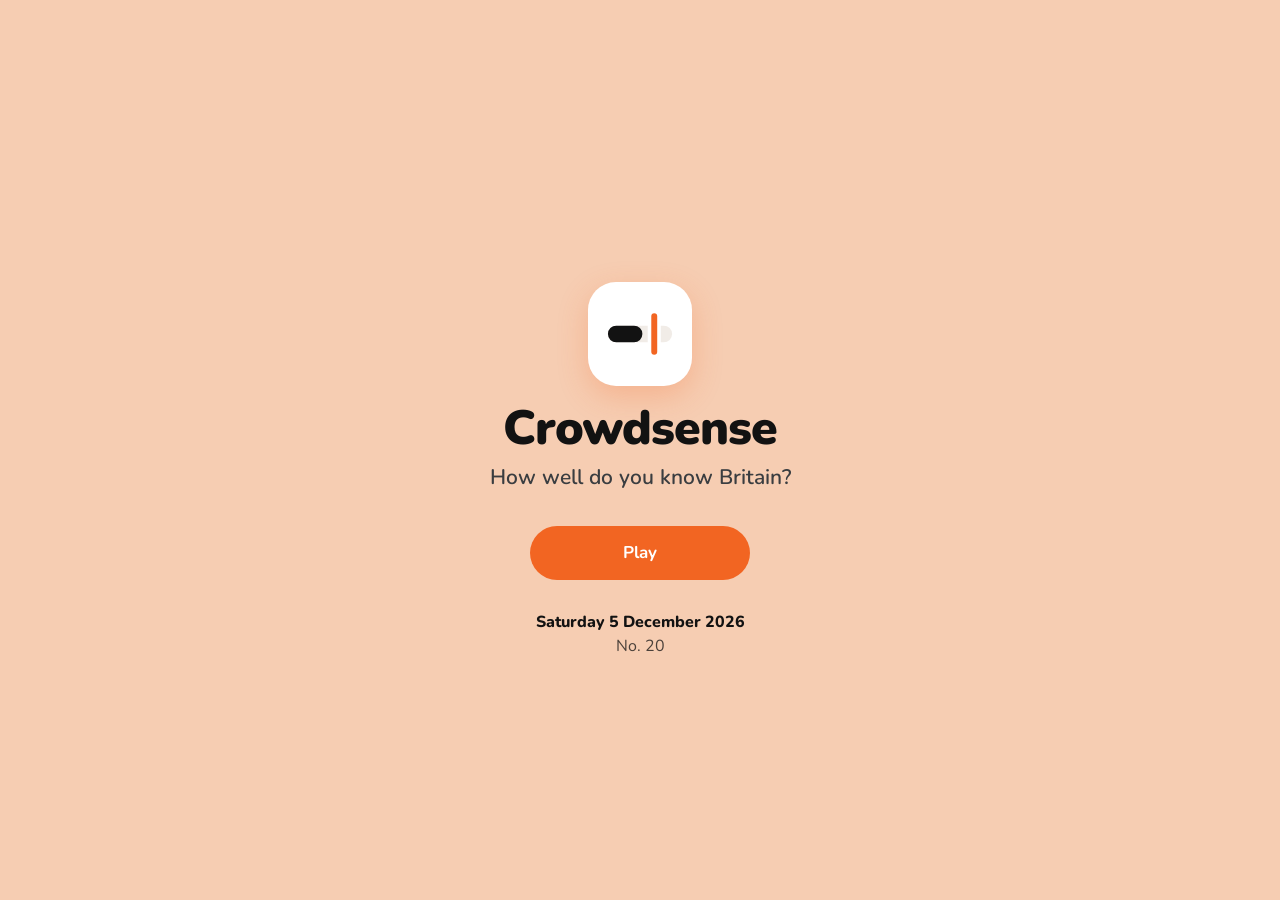
==== commit a537920f: "Temporarily start the archive and the shown numbering on 16 Nov At the owner's request, until told o" ====
--- a/index.html
+++ b/index.html
@@ -517,6 +517,9 @@
       white-space:nowrap; letter-spacing:.04em;
     }
     .practicebar button:hover{ color:var(--ink) }
+    .practicebar button:disabled{ color:var(--line); cursor:default }
+    .practicebar #practiceLabel{ flex:1 }
+    .practicenav{ display:flex; align-items:center; gap:16px }
 
     /* ---------- Crowd histogram ---------- */
     .crowd{
@@ -587,6 +590,10 @@
       transition:background .15s ease;
     }
     .cal-day.today:hover{ background:var(--accent-soft) }
+    /* the past day being played when the archive opens */
+    .cal-day.current{ background:var(--accent); color:#fff }
+    .cal-day.current:hover{ background:var(--accent-deep) }
+    .cal-day.current.done::after{ background:#fff }
     .cal-day.done::after{
       content:""; position:absolute; bottom:5px; left:50%;
       transform:translateX(-50%);
@@ -774,8 +781,12 @@
   <main class="app">
     <div class="card" id="card">
       <div class="practicebar hidden" id="practiceBar">
+        <button id="prevDay" type="button">‹ Previous day</button>
         <span id="practiceLabel"></span>
-        <button id="backToday" type="button">Today →</button>
+        <span class="practicenav">
+          <button id="nextDay" type="button">Next day ›</button>
+          <button id="backToday" type="button">Today →</button>
+        </span>
       </div>
       <div class="datebar">
         <span id="puzzleNo"></span>
@@ -1000,12 +1011,17 @@
     // need to edit that file. See worker/README.md for the crowd layer.
     window.CS_CONFIG = Object.assign({
       ANCHOR: "2026-07-20",              // launch day — puzzle No. 1 (a taster question runs before this)
+      // TEMPORARY: the numbers players see, and the archive, start on 16 Nov
+      // (#1), so the archive holds the previous ten. Delete this line to bring
+      // back the full archive and the numbering from launch. Crowd data,
+      // saved games and stats are unaffected either way.
+      SHOW_FROM: "2026-11-16",
       SITE_URL: "https://crowdsense.uk/",
       CROWD_API_URL: "https://crowdsense-crowd.crowdsense-game.workers.dev"
     }, window.CS_CONFIG || {});
   </script>
-  <script src="questions.js?v=188"></script>
-  <script src="app.js?v=190"></script>
+  <script src="questions.js?v=191"></script>
+  <script src="app.js?v=193"></script>
   <!--TWO-GUESS-SCRIPTS-->
   <script>
     if (window.CS_TWO_GUESS){
@@ -1017,7 +1033,7 @@
   </script>
   <!--/TWO-GUESS-SCRIPTS-->
   <!--LOOK-SCRIPT-->
-  <script src="look.js?v=183"></script>
+  <script src="look.js?v=193"></script>
   <!--/LOOK-SCRIPT-->
   <script>
     if ("serviceWorker" in navigator){
